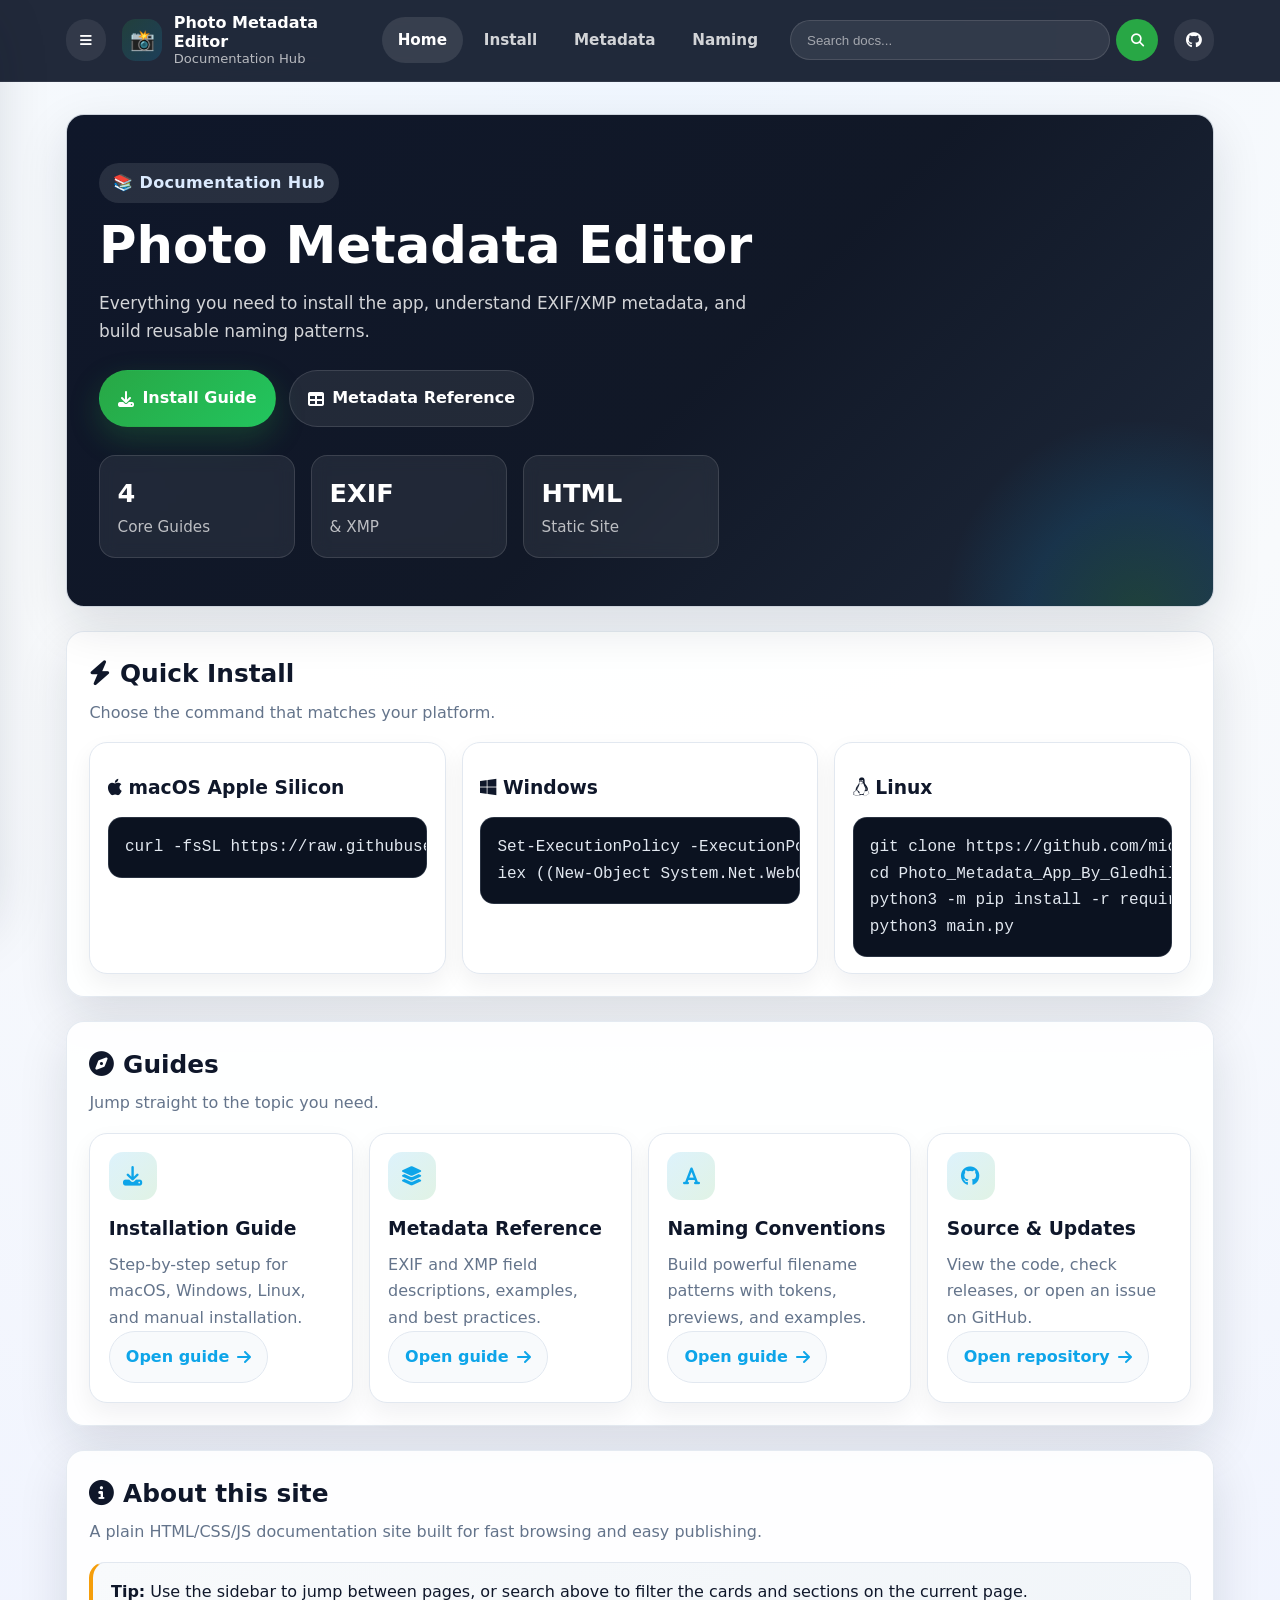
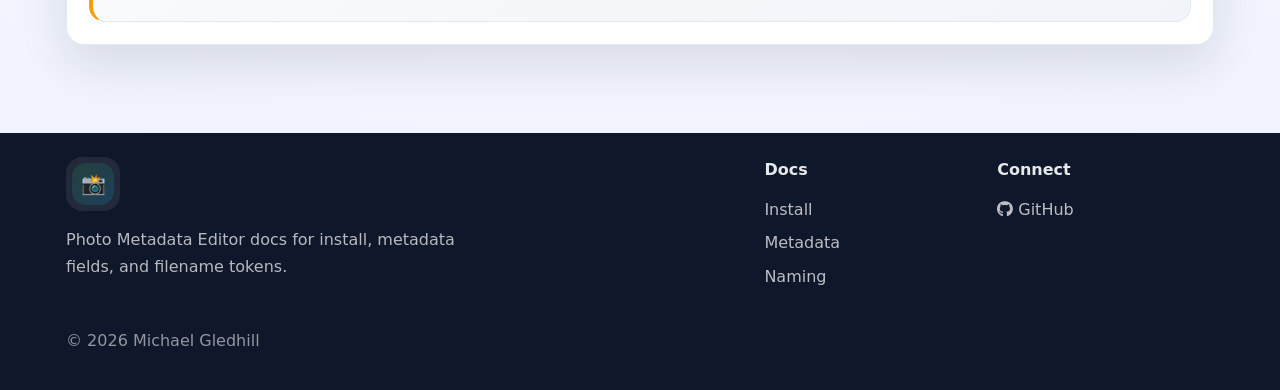
==== index.html @ 13af41ff "4.4.3" ====
<!DOCTYPE html>
<html lang="en">
<head>
  <meta charset="UTF-8">
  <meta name="viewport" content="width=device-width, initial-scale=1.0">
  <title>Photo Metadata Editor Docs</title>
  <meta name="description" content="Documentation hub for Photo Metadata Editor: install guides, metadata reference, and naming conventions.">
  <meta name="theme-color" content="#0f172a">
  <link rel="icon" type="image/svg+xml" href="data:image/svg+xml,%3Csvg xmlns='http://www.w3.org/2000/svg' viewBox='0 0 100 100'%3E%3Crect width='100' height='100' rx='22' fill='%230f172a'/%3E%3Ctext x='50' y='68' font-size='54' text-anchor='middle' fill='%2328a745'%3E%F0%9F%93%B8%3C/text%3E%3C/svg%3E">
  <link rel="stylesheet" href="https://cdnjs.cloudflare.com/ajax/libs/font-awesome/6.4.0/css/all.min.css">
  <link rel="stylesheet" href="styles.css">
</head>
<body>
  <header class="header">
    <div class="header-container">
      <button class="sidebar-toggle" id="sidebarToggle" aria-label="Toggle Sidebar"><i class="fas fa-bars"></i></button>
      <a href="index.html" class="logo-link">
        <div class="logo-section">
          <span class="logo-mark">📸</span>
          <div class="logo-copy">
            <strong>Photo Metadata Editor</strong>
            <span>Documentation Hub</span>
          </div>
        </div>
      </a>
      <nav class="header-nav">
        <a href="index.html" class="header-nav-link active">Home</a>
        <a href="INSTALL_GUIDE.html" class="header-nav-link">Install</a>
        <a href="METADATA_GUIDE.html" class="header-nav-link">Metadata</a>
        <a href="NAMING_CONVENTIONS.html" class="header-nav-link">Naming</a>
      </nav>
      <div class="search-container">
        <input type="text" class="search-input" id="searchInput" placeholder="Search docs..." aria-label="Search docs">
        <button class="search-button" id="searchButton" aria-label="Search"><i class="fas fa-search"></i></button>
      </div>
      <a href="https://github.com/michael6gledhill/Photo_Metadata_App_By_Gledhill" class="github-link" target="_blank" rel="noopener noreferrer" aria-label="GitHub Repository"><i class="fab fa-github"></i></a>
    </div>
  </header>

  <aside class="sidebar" id="sidebar">
    <button class="sidebar-close" id="sidebarClose" aria-label="Close Sidebar"><i class="fas fa-times"></i></button>
    <nav class="sidebar-nav">
      <ul class="nav-list">
        <li><a href="index.html" class="nav-link">Home</a></li>
        <li><a href="INSTALL_GUIDE.html" class="nav-link">Install Guide</a></li>
        <li><a href="METADATA_GUIDE.html" class="nav-link">Metadata Reference</a></li>
        <li><a href="NAMING_CONVENTIONS.html" class="nav-link">Naming Conventions</a></li>
        <li><a href="#quick-install" class="nav-link">Quick Install</a></li>
        <li><a href="#guides" class="nav-link">Guides</a></li>
        <li><a href="#support" class="nav-link">Support</a></li>
      </ul>
    </nav>
  </aside>
  <div class="sidebar-overlay" id="sidebarOverlay"></div>

  <main class="main-content">
    <section class="hero searchable" data-searchable-text="Photo Metadata Editor documentation hub install guide metadata reference naming conventions">
      <span class="hero-badge">📚 Documentation Hub</span>
      <h1>Photo Metadata Editor</h1>
      <p>Everything you need to install the app, understand EXIF/XMP metadata, and build reusable naming patterns.</p>
      <div class="hero-cta-group">
        <a href="INSTALL_GUIDE.html" class="youtube-button"><i class="fas fa-download"></i> Install Guide</a>
        <a href="METADATA_GUIDE.html" class="hero-secondary-btn"><i class="fas fa-table"></i> Metadata Reference</a>
      </div>
      <div class="hero-stats">
        <div class="hero-stat"><span class="stat-number">4</span><span class="stat-label">Core Guides</span></div>
        <div class="hero-stat"><span class="stat-number">EXIF</span><span class="stat-label">& XMP</span></div>
        <div class="hero-stat"><span class="stat-number">HTML</span><span class="stat-label">Static Site</span></div>
      </div>
    </section>

    <section class="content-section searchable" id="quick-install" data-searchable-text="quick install windows powershell linux macos"> 
      <div class="section-header">
        <h2><i class="fas fa-bolt"></i> Quick Install</h2>
        <p class="section-description">Choose the command that matches your platform.</p>
      </div>
      <div class="docs-grid three-up">
        <article class="doc-card searchable" data-searchable-text="macos apple silicon install_m1.py">
          <h3><i class="fab fa-apple"></i> macOS Apple Silicon</h3>
          <pre><code>curl -fsSL https://raw.githubusercontent.com/michael6gledhill/Photo_Metadata_App_By_Gledhill/main/install_m1.py | python3</code></pre>
        </article>
        <article class="doc-card searchable" data-searchable-text="windows powershell install.ps1 install.bat">
          <h3><i class="fab fa-windows"></i> Windows</h3>
          <pre><code>Set-ExecutionPolicy -ExecutionPolicy Bypass -Scope Process -Force
iex ((New-Object System.Net.WebClient).DownloadString('https://raw.githubusercontent.com/michael6gledhill/Photo_Metadata_App_By_Gledhill/main/Install.ps1'))</code></pre>
        </article>
        <article class="doc-card searchable" data-searchable-text="linux install main.py requirements.txt">
          <h3><i class="fab fa-linux"></i> Linux</h3>
          <pre><code>git clone https://github.com/michael6gledhill/Photo_Metadata_App_By_Gledhill.git
cd Photo_Metadata_App_By_Gledhill
python3 -m pip install -r requirements.txt
python3 main.py</code></pre>
        </article>
      </div>
    </section>

    <section class="content-section searchable" id="guides" data-searchable-text="install guide metadata guide naming conventions quick links"> 
      <div class="section-header">
        <h2><i class="fas fa-compass"></i> Guides</h2>
        <p class="section-description">Jump straight to the topic you need.</p>
      </div>
      <div class="cards-grid">
        <article class="info-card searchable" data-searchable-text="install guide windows macos linux manual troubleshooting">
          <div class="card-icon"><i class="fas fa-download"></i></div>
          <h3>Installation Guide</h3>
          <p>Step-by-step setup for macOS, Windows, Linux, and manual installation.</p>
          <a href="INSTALL_GUIDE.html" class="app-link">Open guide <i class="fas fa-arrow-right"></i></a>
        </article>
        <article class="info-card searchable" data-searchable-text="metadata guide exif xmp fields datetime rating creator subject">
          <div class="card-icon"><i class="fas fa-layer-group"></i></div>
          <h3>Metadata Reference</h3>
          <p>EXIF and XMP field descriptions, examples, and best practices.</p>
          <a href="METADATA_GUIDE.html" class="app-link">Open guide <i class="fas fa-arrow-right"></i></a>
        </article>
        <article class="info-card searchable" data-searchable-text="naming conventions tokens date datetime sequence original_name userid">
          <div class="card-icon"><i class="fas fa-font"></i></div>
          <h3>Naming Conventions</h3>
          <p>Build powerful filename patterns with tokens, previews, and examples.</p>
          <a href="NAMING_CONVENTIONS.html" class="app-link">Open guide <i class="fas fa-arrow-right"></i></a>
        </article>
        <article class="info-card searchable" data-searchable-text="github releases issues source code updates">
          <div class="card-icon"><i class="fab fa-github"></i></div>
          <h3>Source & Updates</h3>
          <p>View the code, check releases, or open an issue on GitHub.</p>
          <a href="https://github.com/michael6gledhill/Photo_Metadata_App_By_Gledhill" class="app-link" target="_blank" rel="noopener noreferrer">Open repository <i class="fas fa-arrow-right"></i></a>
        </article>
      </div>
    </section>

    <section class="content-section searchable" id="support" data-searchable-text="support documentation release notes open source">
      <div class="section-header">
        <h2><i class="fas fa-circle-info"></i> About this site</h2>
        <p class="section-description">A plain HTML/CSS/JS documentation site built for fast browsing and easy publishing.</p>
      </div>
      <div class="callout note-callout">
        <strong>Tip:</strong> Use the sidebar to jump between pages, or search above to filter the cards and sections on the current page.
      </div>
    </section>
  </main>

  <footer class="site-footer">
    <div class="footer-content">
      <div class="footer-brand">
        <div class="footer-logo-wrap"><span class="logo-mark">📸</span></div>
        <p>Photo Metadata Editor docs for install, metadata fields, and filename tokens.</p>
      </div>
      <div class="footer-links">
        <div class="footer-column">
          <h4>Docs</h4>
          <a href="INSTALL_GUIDE.html">Install</a>
          <a href="METADATA_GUIDE.html">Metadata</a>
          <a href="NAMING_CONVENTIONS.html">Naming</a>
        </div>
        <div class="footer-column">
          <h4>Connect</h4>
          <a href="https://github.com/michael6gledhill/Photo_Metadata_App_By_Gledhill" target="_blank" rel="noopener noreferrer"><i class="fab fa-github"></i> GitHub</a>
        </div>
      </div>
    </div>
    <div class="footer-bottom"><p>&copy; 2026 Michael Gledhill</p></div>
  </footer>

  <script src="script.js"></script>
</body>
</html>
---- styles.css ----
:root {
  --bg: #0f172a;
  --panel: #111827;
  --panel-2: #172033;
  --surface: #ffffff;
  --surface-soft: #f8fafc;
  --text: #e5e7eb;
  --text-dark: #0f172a;
  --muted: #64748b;
  --border: #e2e8f0;
  --accent: #28a745;
  --accent-2: #0ea5e9;
  --accent-warm: #f59e0b;
  --shadow: 0 18px 50px rgba(15, 23, 42, 0.12);
  --radius: 18px;
  --radius-sm: 12px;
  --max-width: 1180px;
}

* { box-sizing: border-box; }
html { scroll-behavior: smooth; }
body {
  margin: 0;
  font-family: Inter, system-ui, -apple-system, BlinkMacSystemFont, "Segoe UI", Roboto, Arial, sans-serif;
  color: var(--text-dark);
  background: radial-gradient(circle at top, #eff6ff 0%, #f8fafc 40%, #eef2ff 100%);
  line-height: 1.65;
}
body.sidebar-open { overflow: hidden; }

a { color: inherit; text-decoration: none; }
img { max-width: 100%; display: block; }
code, pre { font-family: Consolas, "SFMono-Regular", Menlo, Monaco, monospace; }

.header {
  position: sticky; top: 0; z-index: 100;
  backdrop-filter: blur(14px);
  background: rgba(15, 23, 42, 0.92);
  color: #fff;
  border-bottom: 1px solid rgba(255,255,255,0.08);
}
.header-container {
  max-width: var(--max-width);
  margin: 0 auto;
  padding: 0.9rem 1rem;
  display: flex;
  align-items: center;
  gap: 1rem;
}
.sidebar-toggle,
.sidebar-close,
.search-button {
  border: 0; cursor: pointer; border-radius: 999px;
  display: inline-flex; align-items: center; justify-content: center;
}
.sidebar-toggle, .sidebar-close {
  width: 42px; height: 42px; background: rgba(255,255,255,0.08); color: #fff;
}
.logo-link { color: #fff; }
.logo-section { display: flex; align-items: center; gap: 0.75rem; }
.logo-mark {
  width: 42px; height: 42px; border-radius: 14px;
  display: inline-flex; align-items: center; justify-content: center;
  background: linear-gradient(135deg, rgba(40,167,69,0.18), rgba(14,165,233,0.18));
  font-size: 1.25rem;
}
.logo-copy { display: flex; flex-direction: column; line-height: 1.15; }
.logo-copy strong { font-size: 1rem; }
.logo-copy span { font-size: 0.82rem; color: rgba(255,255,255,0.68); }
.header-nav { display: flex; align-items: center; gap: 0.3rem; margin-left: auto; }
.header-nav-link {
  color: rgba(255,255,255,0.8); padding: 0.65rem 1rem; border-radius: 999px;
  transition: 0.2s ease; font-weight: 600; font-size: 0.95rem;
}
.header-nav-link:hover, .header-nav-link.active { background: rgba(255,255,255,0.1); color: #fff; }
.search-container { display: flex; align-items: center; gap: 0.4rem; }
.search-input {
  width: min(320px, 36vw); border-radius: 999px; border: 1px solid rgba(255,255,255,0.12);
  background: rgba(255,255,255,0.08); color: #fff; padding: 0.72rem 1rem; outline: none;
}
.search-input::placeholder { color: rgba(255,255,255,0.55); }
.search-button {
  width: 42px; height: 42px; background: var(--accent); color: #fff; flex: 0 0 auto;
}
.github-link {
  width: 42px; height: 42px; border-radius: 999px; background: rgba(255,255,255,0.08);
  display: inline-flex; align-items: center; justify-content: center;
}

.main-content, .site-footer .footer-content, .site-footer .footer-bottom {
  max-width: var(--max-width);
  margin: 0 auto;
  padding-left: 1rem;
  padding-right: 1rem;
}
.main-content { padding-top: 2rem; padding-bottom: 3rem; }
.hero, .content-section {
  background: rgba(255,255,255,0.9); border: 1px solid rgba(226,232,240,0.9);
  border-radius: var(--radius); box-shadow: var(--shadow);
}
.hero {
  padding: 3rem 2rem;
  margin-bottom: 1.5rem;
  background: linear-gradient(135deg, #0f172a 0%, #111827 55%, #1e293b 100%);
  color: #fff;
  position: relative; overflow: hidden;
}
.hero::after {
  content: ""; position: absolute; inset: auto -10% -40% auto; width: 380px; height: 380px;
  background: radial-gradient(circle, rgba(40,167,69,0.2) 0%, rgba(14,165,233,0.12) 40%, transparent 72%);
  pointer-events: none;
}
.hero-badge {
  display: inline-flex; align-items: center; gap: 0.4rem; margin-bottom: 1rem;
  padding: 0.45rem 0.9rem; border-radius: 999px; background: rgba(255,255,255,0.1);
  color: #dbeafe; font-weight: 700; letter-spacing: 0.02em;
}
.hero h1 { margin: 0; font-size: clamp(2.2rem, 4vw, 4rem); line-height: 1.05; }
.hero p { max-width: 62ch; color: rgba(255,255,255,0.82); font-size: 1.06rem; }
.hero-cta-group { display: flex; flex-wrap: wrap; gap: 0.8rem; margin: 1.5rem 0 1.75rem; }
.youtube-button, .hero-secondary-btn, .cta-button, .app-link {
  display: inline-flex; align-items: center; gap: 0.5rem; border-radius: 999px;
  font-weight: 700; transition: 0.2s ease; border: 1px solid transparent;
}
.youtube-button, .cta-button {
  background: linear-gradient(135deg, var(--accent), #22c55e); color: #fff; padding: 0.9rem 1.15rem;
  box-shadow: 0 12px 30px rgba(40,167,69,0.25);
}
.hero-secondary-btn {
  background: rgba(255,255,255,0.08); color: #fff; padding: 0.9rem 1.15rem; border-color: rgba(255,255,255,0.12);
}
.app-link {
  background: #f8fafc; color: var(--accent-2); padding: 0.75rem 1rem; border-color: var(--border);
}
.youtube-button:hover, .hero-secondary-btn:hover, .cta-button:hover, .app-link:hover { transform: translateY(-1px); }
.hero-stats { display: grid; grid-template-columns: repeat(3, minmax(0, 1fr)); gap: 1rem; max-width: 620px; }
.hero-stat {
  background: rgba(255,255,255,0.07); border: 1px solid rgba(255,255,255,0.12);
  border-radius: 16px; padding: 1rem 1.1rem; backdrop-filter: blur(8px);
}
.stat-number { display: block; font-size: 1.6rem; font-weight: 800; }
.stat-label { color: rgba(255,255,255,0.7); font-size: 0.95rem; }

.content-section { padding: 1.4rem; margin: 0 0 1.5rem; }
.section-header h2 { margin: 0 0 0.3rem; font-size: 1.55rem; }
.section-description { margin: 0; color: var(--muted); }
.section-header { margin-bottom: 1rem; }
.cards-grid, .docs-grid, .affiliates-grid, .projects-grid, .apps-grid { display: grid; gap: 1rem; }
.cards-grid { grid-template-columns: repeat(4, minmax(0, 1fr)); }
.docs-grid.two-up { grid-template-columns: repeat(2, minmax(0, 1fr)); }
.docs-grid.three-up { grid-template-columns: repeat(3, minmax(0, 1fr)); }
.docs-grid.four-up { grid-template-columns: repeat(4, minmax(0, 1fr)); }
.info-card, .affiliate-card, .project-card, .app-card, .doc-card {
  background: var(--surface); border: 1px solid var(--border); border-radius: 18px; overflow: hidden;
  box-shadow: 0 10px 25px rgba(15,23,42,0.06);
}
.info-card, .affiliate-card, .app-card { padding: 1.15rem; }
.card-icon, .affiliate-icon {
  width: 48px; height: 48px; border-radius: 14px; display: inline-flex; align-items: center; justify-content: center;
  background: linear-gradient(135deg, rgba(14,165,233,0.14), rgba(40,167,69,0.14)); color: var(--accent-2); font-size: 1.2rem;
}
.info-card h3, .affiliate-card h3, .app-card h3, .doc-card h3 { margin: 0.85rem 0 0.45rem; }
.info-card p, .affiliate-card p, .app-card p, .doc-card p { margin: 0.45rem 0 0; color: var(--muted); }
.doc-card { padding: 1rem 1.1rem; }
.doc-card pre {
  background: #0b1220; color: #e2e8f0; padding: 1rem; border-radius: 14px; overflow-x: auto;
  margin: 0.85rem 0 0; border: 1px solid rgba(148,163,184,0.22);
}
.doc-card code { background: transparent; color: inherit; padding: 0; }
.doc-card table { width: 100%; border-collapse: collapse; margin-top: 0.6rem; }
.doc-card th, .doc-card td { border: 1px solid var(--border); padding: 0.65rem 0.75rem; text-align: left; vertical-align: top; }
.doc-card th { background: #f8fafc; }
.callout {
  border-radius: 16px; padding: 1rem 1.1rem; border: 1px solid var(--border);
  background: linear-gradient(135deg, #f8fafc, #f1f5f9);
}
.note-callout { border-left: 4px solid var(--accent-warm); }
.muted { color: var(--muted); }
.footer-content {
  display: grid; grid-template-columns: 1.5fr 1fr; gap: 1.5rem; padding-top: 1.5rem; padding-bottom: 1rem;
}
.site-footer { margin-top: 1rem; background: #0f172a; color: rgba(255,255,255,0.9); }
.footer-logo-wrap { width: 54px; height: 54px; border-radius: 16px; background: rgba(255,255,255,0.08); display: inline-flex; align-items: center; justify-content: center; }
.footer-brand p { color: rgba(255,255,255,0.7); max-width: 42ch; }
.footer-links { display: grid; grid-template-columns: repeat(2, minmax(0, 1fr)); gap: 1rem; }
.footer-column { display: flex; flex-direction: column; gap: 0.45rem; }
.footer-column h4 { margin: 0 0 0.35rem; }
.footer-column a { color: rgba(255,255,255,0.72); }
.footer-column a:hover { color: #fff; }
.footer-bottom { padding-bottom: 1.2rem; color: rgba(255,255,255,0.55); }

.sidebar {
  position: fixed; left: 0; top: 0; bottom: 0; width: min(320px, 85vw); z-index: 200;
  background: #fff; transform: translateX(-105%); transition: transform 0.24s ease;
  box-shadow: 0 24px 60px rgba(15,23,42,0.2); padding: 1rem; overflow-y: auto;
}
.sidebar.is-open { transform: translateX(0); }
.sidebar-close { background: #eef2ff; color: var(--text-dark); }
.sidebar-nav { margin-top: 3.25rem; }
.nav-list { list-style: none; padding: 0; margin: 0; }
.nav-list li { margin: 0.35rem 0; }
.nav-link {
  display: block; padding: 0.8rem 1rem; border-radius: 14px; color: var(--text-dark); font-weight: 700;
}
.nav-link:hover, .nav-link.active { background: #eef2ff; color: #0f172a; }
.sidebar-overlay {
  position: fixed; inset: 0; background: rgba(15,23,42,0.48); opacity: 0; pointer-events: none;
  transition: opacity 0.24s ease; z-index: 150;
}
.sidebar-overlay.is-open { opacity: 1; pointer-events: auto; }

.search-highlight { outline: 2px solid rgba(14,165,233,0.3); box-shadow: 0 0 0 4px rgba(14,165,233,0.08); }

@media (max-width: 1100px) {
  .cards-grid, .docs-grid.four-up { grid-template-columns: repeat(2, minmax(0, 1fr)); }
  .docs-grid.three-up { grid-template-columns: repeat(2, minmax(0, 1fr)); }
  .header-nav { display: none; }
  .search-input { width: min(280px, 44vw); }
}
@media (max-width: 760px) {
  .header-container { flex-wrap: wrap; }
  .search-container { width: 100%; }
  .search-input { width: 100%; }
  .hero { padding: 2rem 1.25rem; }
  .hero-stats, .cards-grid, .docs-grid.two-up, .docs-grid.three-up, .docs-grid.four-up, .footer-content, .footer-links { grid-template-columns: 1fr; }
  .content-section { padding: 1rem; }
}
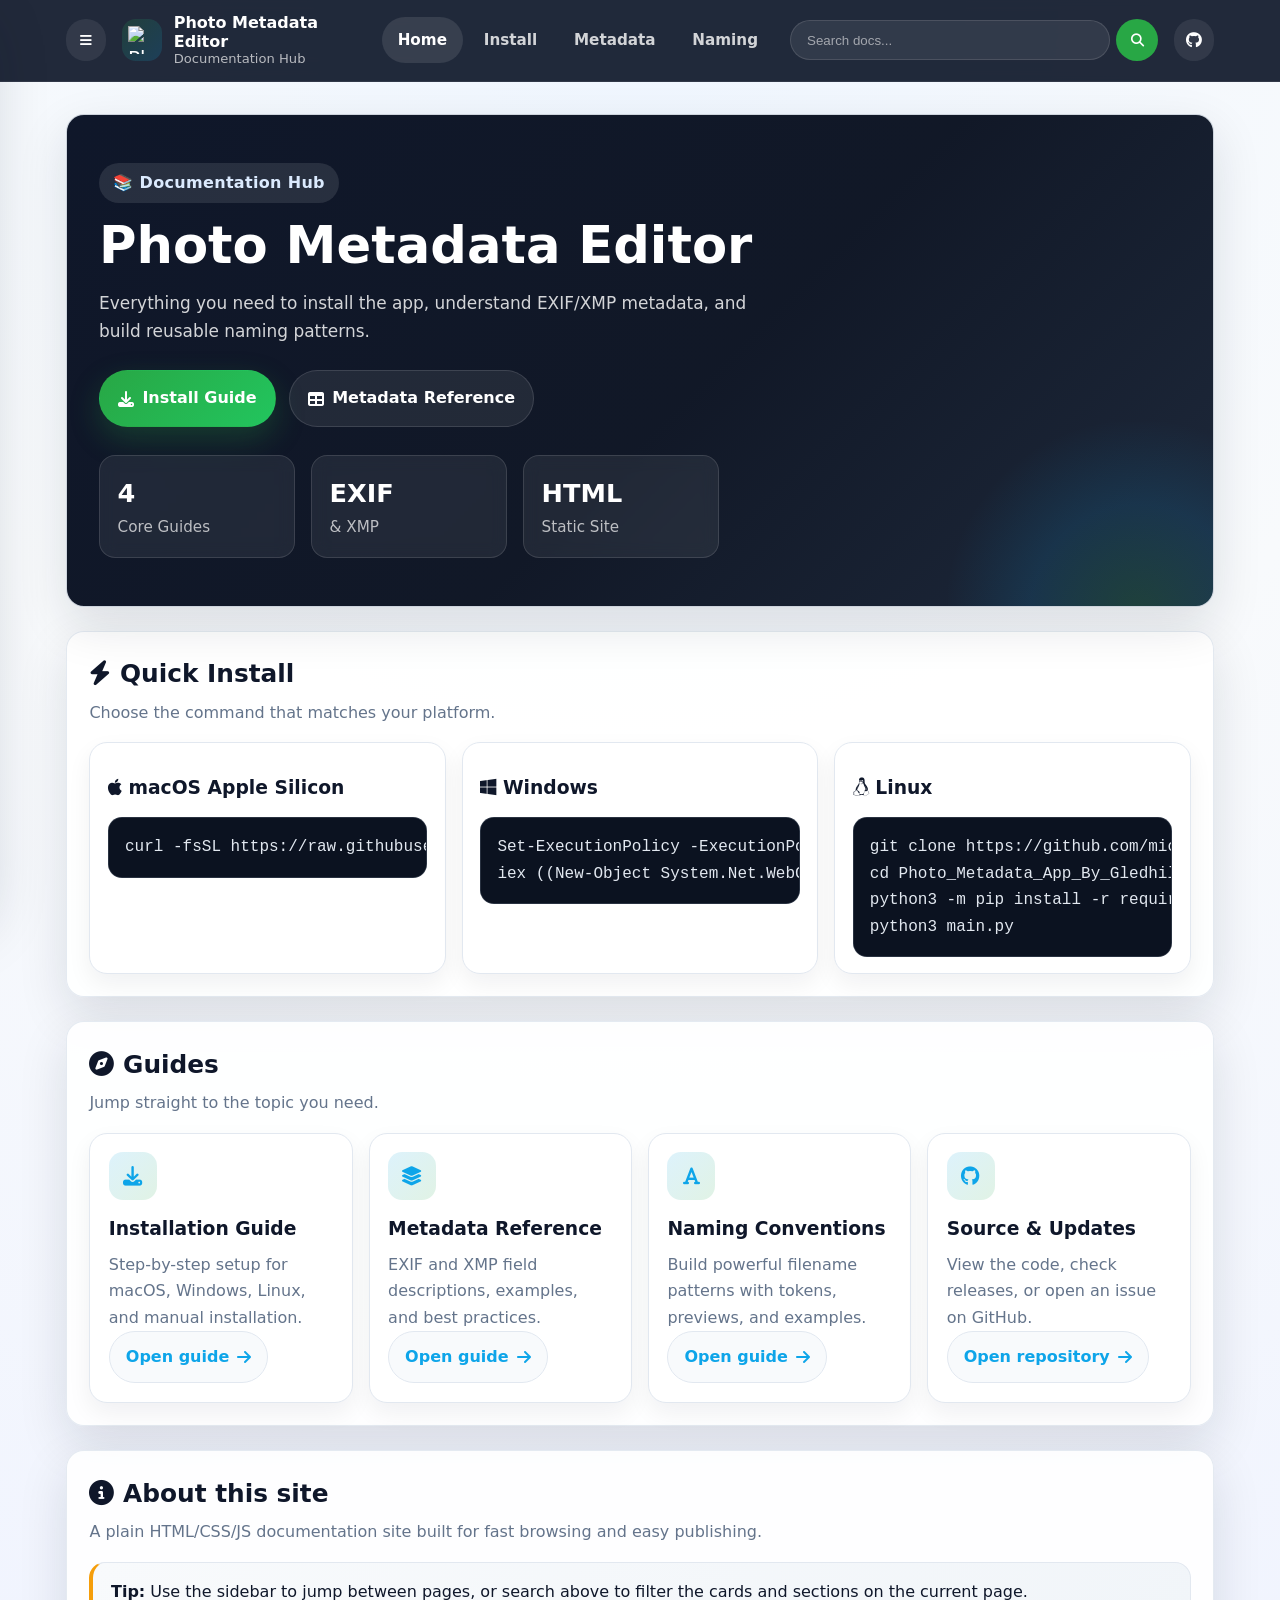
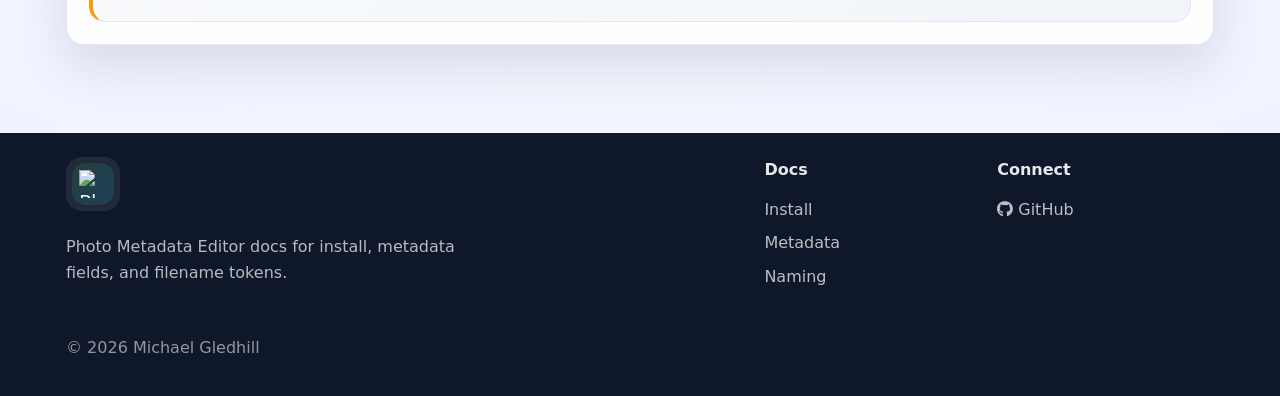
==== commit b12264d4: "doc" ====
--- a/index.html
+++ b/index.html
@@ -6,7 +6,7 @@
   <title>Photo Metadata Editor Docs</title>
   <meta name="description" content="Documentation hub for Photo Metadata Editor: install guides, metadata reference, and naming conventions.">
   <meta name="theme-color" content="#0f172a">
-  <link rel="icon" type="image/svg+xml" href="data:image/svg+xml,%3Csvg xmlns='http://www.w3.org/2000/svg' viewBox='0 0 100 100'%3E%3Crect width='100' height='100' rx='22' fill='%230f172a'/%3E%3Ctext x='50' y='68' font-size='54' text-anchor='middle' fill='%2328a745'%3E%F0%9F%93%B8%3C/text%3E%3C/svg%3E">
+  <link rel="icon" type="image/x-icon" href="assets/icon.icns">
   <link rel="stylesheet" href="https://cdnjs.cloudflare.com/ajax/libs/font-awesome/6.4.0/css/all.min.css">
   <link rel="stylesheet" href="styles.css">
 </head>
@@ -16,7 +16,7 @@
       <button class="sidebar-toggle" id="sidebarToggle" aria-label="Toggle Sidebar"><i class="fas fa-bars"></i></button>
       <a href="index.html" class="logo-link">
         <div class="logo-section">
-          <span class="logo-mark">📸</span>
+          <span class="logo-mark"><img src="assets/icon.icns" alt="Photo Metadata Editor icon" class="logo-mark-img"></span>
           <div class="logo-copy">
             <strong>Photo Metadata Editor</strong>
             <span>Documentation Hub</span>
@@ -141,7 +141,7 @@
   <footer class="site-footer">
     <div class="footer-content">
       <div class="footer-brand">
-        <div class="footer-logo-wrap"><span class="logo-mark">📸</span></div>
+        <div class="footer-logo-wrap"><span class="logo-mark"><img src="assets/icon.icns" alt="Photo Metadata Editor icon" class="logo-mark-img"></span></div>
         <p>Photo Metadata Editor docs for install, metadata fields, and filename tokens.</p>
       </div>
       <div class="footer-links">
--- a/styles.css
+++ b/styles.css
@@ -64,6 +64,11 @@
   background: linear-gradient(135deg, rgba(40,167,69,0.18), rgba(14,165,233,0.18));
   font-size: 1.25rem;
 }
+.logo-mark-img {
+  width: 28px;
+  height: 28px;
+  object-fit: contain;
+}
 .logo-copy { display: flex; flex-direction: column; line-height: 1.15; }
 .logo-copy strong { font-size: 1rem; }
 .logo-copy span { font-size: 0.82rem; color: rgba(255,255,255,0.68); }
